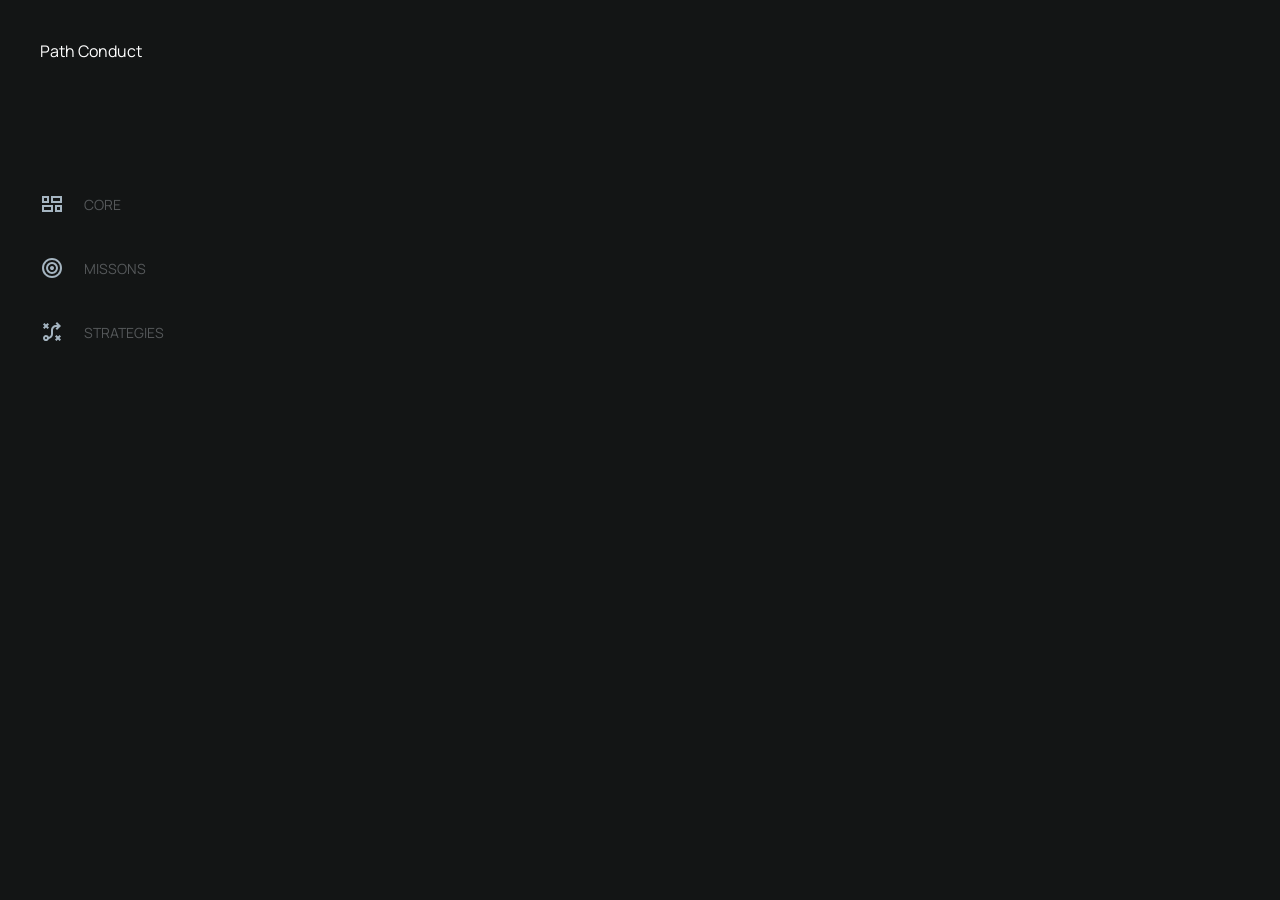
==== index.html @ 0baaef6f "add initial HTML structure, styles, and icons for the Path Conduct project" ====
<!doctype html>
<html lang="en">
  <head>
    <meta charset="UTF-8" />
    <meta name="viewport" content="width=device-width, initial-scale=1.0" />
    <title>Path Conduct</title>
    <link rel="preconnect" href="https://fonts.googleapis.com" />
    <link rel="preconnect" href="https://fonts.gstatic.com" crossorigin />
    <link
      href="https://fonts.googleapis.com/css2?family=Manrope:wght@200..800&display=swap"
      rel="stylesheet"
    />
    <link rel="stylesheet" href="./styles.css" />
  </head>
  <body>
    <header>
      <nav class="navbar">
        <a href="#" class="nav_logo">Path Conduct</a>
        <ul class="nav-list">
          <li class="nav-list-item">
            <img src="./assets/icons/core-icon.svg" alt="Core Icon" />
            <a href="#">CORE</a>
          </li>
          <li class="nav-list-item">
            <img src="./assets/icons/mission-icon.svg" alt="Mission Icon" />
            <a href="./missions.html">MISSONS</a>
          </li>
          <li class="nav-list-item">
            <img src="./assets/icons/strategy-icon.svg" alt="Strategy Icon" />
            <a href="./strategies.html">STRATEGIES</a>
          </li>
        </ul>
      </nav>
    </header>
    <main></main>
    <footer></footer>
    <script src="./script.js"></script>
  </body>
</html>
---- styles.css ----
* {
  box-sizing: border-box;
}

:root {
  --color-primary: #8FB3B0;
  --color-secondary: #374A4D;
  --color-tertiary: #A5B5C1;
  --color-neutral: #131515;
  --color-base: #ffffff8c;
  --color-bright: #626543;

  --text-xs: 0.75rem;
  --text-sm: 0.875rem;
  --text-md: 1rem;
  --text-lg: 1.125rem;
  --text-xl: 1.25rem;
  --text-2xl: 1.5rem;
  --text-3xl: 2rem;

  --max-content: 1184px;
}

body {
  font-family: "Manrope", sans-serif;
  margin: 0;
  background-color: var(--color-neutral);
}

a {
  color: inherit;
  text-decoration: none;
  display: inline-block;
}

a:hover {
  color: inherit;
  text-decoration: none;
}

a:visited {
  color: inherit;
}

ul {
  list-style: none;
  margin: 0;
  padding: 0;
}

picture,
img {
  max-width: 100%;
}

main {
  max-width: var(--max-content);
}

button {
  cursor: pointer;
}

.navbar {
  max-width: 300px;
  padding: 40px;
  display: flex;
  flex-direction: column;
  justify-content: baseline;
  gap: 50px;

}

.nav_logo {
  color: #ffffff;
}

.nav-list {
  display: flex;
  flex-direction: column;
  gap: 40px;
  margin-top: 80px;

}

.nav-list-item {
  display: flex;
  align-items: center;
  gap: 20px;
  color: #55585a;
  font-size: 14px;
}

.nav-list-item.active a {
  color: #ffffff;
  opacity: 1;
}


























.hidden {
  display: none;
}



@media all and (min-width: 640px) and (max-width: 1023.98px) {}

@media all and (min-width: 1024px) {}
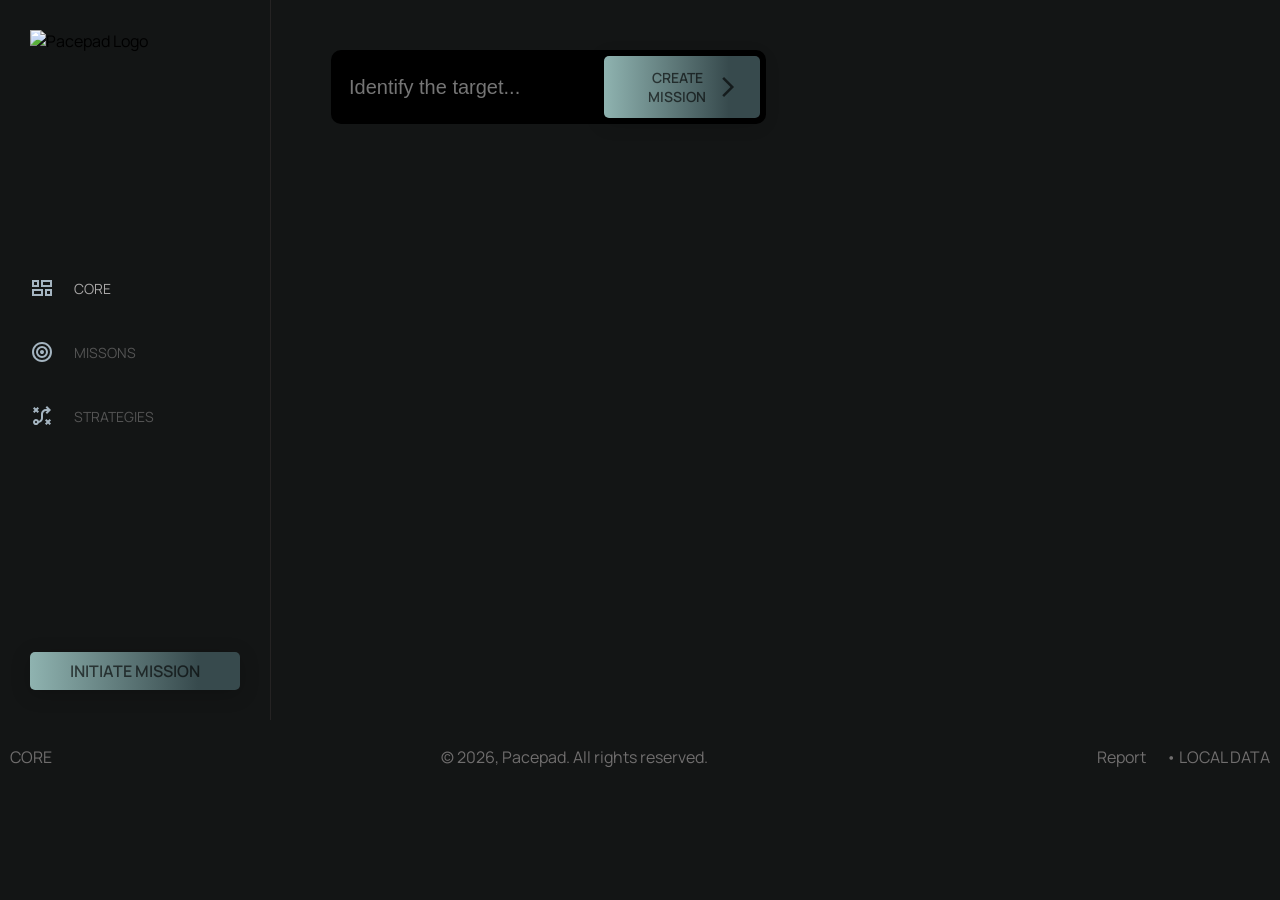
==== commit 3fa98ae5: "feat: add missions and strategies pages with navigation updates and new icons" ====
--- a/index.html
+++ b/index.html
@@ -3,7 +3,7 @@
   <head>
     <meta charset="UTF-8" />
     <meta name="viewport" content="width=device-width, initial-scale=1.0" />
-    <title>Path Conduct</title>
+    <title>PacePad | Core</title>
     <link rel="preconnect" href="https://fonts.googleapis.com" />
     <link rel="preconnect" href="https://fonts.gstatic.com" crossorigin />
     <link
@@ -13,27 +13,64 @@
     <link rel="stylesheet" href="./styles.css" />
   </head>
   <body>
-    <header>
-      <nav class="navbar">
-        <a href="#" class="nav_logo">Path Conduct</a>
-        <ul class="nav-list">
-          <li class="nav-list-item">
-            <img src="./assets/icons/core-icon.svg" alt="Core Icon" />
-            <a href="#">CORE</a>
-          </li>
-          <li class="nav-list-item">
-            <img src="./assets/icons/mission-icon.svg" alt="Mission Icon" />
-            <a href="./missions.html">MISSONS</a>
-          </li>
-          <li class="nav-list-item">
-            <img src="./assets/icons/strategy-icon.svg" alt="Strategy Icon" />
-            <a href="./strategies.html">STRATEGIES</a>
-          </li>
-        </ul>
-      </nav>
-    </header>
-    <main></main>
-    <footer></footer>
+    <div class="body-flex">
+      <header>
+        <nav class="nav">
+          <a href="#" class="nav__logo"
+            ><img src="./assets/pacepad-logo.svg" alt="Pacepad Logo" />
+          </a>
+          <ul class="nav__list">
+            <li class="nav__list-item">
+              <img src="./assets/icons/core-icon.svg" alt="Core Icon" />
+              <a href="#" class="list-item--active">CORE</a>
+            </li>
+            <li class="nav__list-item">
+              <img src="./assets/icons/mission-icon.svg" alt="Mission Icon" />
+              <a href="./missions.html">MISSONS</a>
+            </li>
+            <li class="nav__list-item">
+              <img src="./assets/icons/strategy-icon.svg" alt="Strategy Icon" />
+              <a href="./strategies.html">STRATEGIES</a>
+            </li>
+          </ul>
+          <a href="addmission.html" class="btn btn--primary"
+            >INITIATE MISSION</a
+          >
+        </nav>
+      </header>
+
+      <main class="main__container">
+        <div class="workspace">
+          <div class="mission-creator">
+            <input
+              type="text"
+              id="createMissionInput"
+              placeholder="Identify the target..."
+              class="mission-creator__input"
+            />
+            <a href="startmission.html" class="btn btn--secondary"
+              ><span class="btn__content"
+                >CREATE <br />
+                MISSION
+                <img
+                  src="./assets/icons/arrow-forward.svg"
+                  alt="Arrow Right Icon"
+              /></span>
+            </a>
+          </div>
+          <div class="focus-missions"></div>
+        </div>
+        <div class="progress-card"></div>
+      </main>
+    </div>
+    <footer class="footer">
+      <a href="#">CORE</a>
+      <span>© 2026, Pacepad. All rights reserved.</span>
+      <span class="footer-right">
+        <a href="mailto:busra.kuscu@code2career.eu">Report</a>
+        <p>• LOCAL DATA</p>
+      </span>
+    </footer>
     <script src="./script.js"></script>
   </body>
 </html>
--- a/styles.css
+++ b/styles.css
@@ -7,7 +7,7 @@
   --color-secondary: #374A4D;
   --color-tertiary: #A5B5C1;
   --color-neutral: #131515;
-  --color-base: #ffffff8c;
+  --color-base: #eadfdf2d;
   --color-bright: #626543;
 
   --text-xs: 0.75rem;
@@ -18,12 +18,13 @@
   --text-2xl: 1.5rem;
   --text-3xl: 2rem;
 
-  --max-content: 1184px;
+  --max-content: 780px;
 }
 
 body {
   font-family: "Manrope", sans-serif;
   margin: 0;
+  padding: 0;
   background-color: var(--color-neutral);
 }
 
@@ -38,9 +39,9 @@
   text-decoration: none;
 }
 
-a:visited {
+/*a:visited {
   color: inherit;
-}
+}*/
 
 ul {
   list-style: none;
@@ -51,50 +52,221 @@
 picture,
 img {
   max-width: 100%;
-}
-
-main {
-  max-width: var(--max-content);
-}
-
-button {
-  cursor: pointer;
-}
-
-.navbar {
-  max-width: 300px;
-  padding: 40px;
+  margin: 0;
+}
+
+
+
+h1 {
+  font-size: 12px;
+  letter-spacing: 0.2rem;
+  margin: 0;
+}
+
+h2 {
+  font-size: 1.8rem;
+}
+
+.body-flex {
+  display: flex;
+  flex-direction: row;
+}
+
+.nav {
+  max-width: 280px;
+  width: 100%;
+  flex-shrink: 0;
+  border-right: 1px solid #252323;
+  height: 80vh;
+  display: flex;
+  flex-direction: column;
+  justify-content: space-between;
+  padding: 30px;
+}
+
+.nav__logo img {
+  width: 100px;
+  height: auto;
+}
+
+.nav__list {
+  display: flex;
+  flex-direction: column;
+  gap: 40px;
+}
+
+.nav__list-item {
+  display: flex;
+  align-items: center;
+  gap: 20px;
+  color: #545454;
+  font-size: 14px;
+}
+
+.nav__list-item a:hover {
+  color: #aba9a9a7;
+}
+
+.list-item--active {
+  color: #aaa8a8;
+}
+
+.main__container {
+  display: flex;
+  flex-direction: row;
+  justify-content: space-between;
+  align-items: baseline;
+  width: 100%;
+  flex: 1;
+  max-width: 1100px;
+  margin: 50px 60px;
+  color: #A5B5C1;
+}
+
+.workspace {
+  display: flex;
+  flex-direction: column;
+  align-items: center;
+  justify-content: center;
+}
+
+.mission-container {
+  color: #A5B5C1;
   display: flex;
   flex-direction: column;
   justify-content: baseline;
-  gap: 50px;
-
-}
-
-.nav_logo {
+}
+
+.mission-creator {
+  display: flex;
+  align-items: center;
+  justify-content: center;
+  padding: 6px 6px 6px 16px;
+  background-color: #000000;
+  border: none;
+  width: 100%;
+  border-radius: 10px;
+}
+
+.mission-creator:focus-within {
+  border-color: #769f9d29;
+  box-shadow: 0 0 0 1px #769f9d29;
+}
+
+.mission-creator__input {
+  flex: 1;
+  background-color: #000000;
+  border: none;
+  color: #ffffff77;
+  font-size: 20px;
+  outline: none;
+}
+
+.btn {
+  cursor: pointer;
+  border: none;
+  border-radius: 5px;
+  text-align: center;
+}
+
+.btn--primary {
+  padding: 8px 40px;
+  background: linear-gradient(90deg, var(--color-primary) 0%, var(--color-secondary)80%);
+  transition: all 0.4s cubic-bezier(0.4, 0, 0.2, 1);
+  box-shadow: 0 4px 20px rgba(0, 0, 0, 0.2);
+  color: #000000a0;
+  font-weight: 600;
+}
+
+.btn--primary:hover {
+  box-shadow: 0 6px 20px rgba(224, 236, 232, 0.264);
+  color: #000000a0;
+}
+
+.btn--secondary {
+  padding: 12px 24px;
+  background: linear-gradient(90deg, var(--color-primary) 0%, var(--color-secondary)80%);
+  transition: all 0.4s cubic-bezier(0.4, 0, 0.2, 1);
+  box-shadow: 0 4px 20px rgba(0, 0, 0, 0.2);
+  color: #000000a0;
+}
+
+.btn--secondary:hover {
+  box-shadow: 0 6px 20px rgba(224, 236, 232, 0.264);
+  color: #000000a0;
+}
+
+.btn--tertiary {
+  background: transparent;
+  color: #c3c6cacf;
+  padding: 8px 16px;
+  transition: all 0.3s ease;
+}
+
+.btn--tertiary:hover {
   color: #ffffff;
 }
 
-.nav-list {
-  display: flex;
-  flex-direction: column;
-  gap: 40px;
-  margin-top: 80px;
-
-}
-
-.nav-list-item {
+.btn--active {
+  background-color: #48576367;
+}
+
+.btn__group {
+  display: flex;
+  gap: 8px;
+  background-color: #252f374f;
+  padding: 5px 12px;
+  border-radius: 10px;
+}
+
+.btn__content {
   display: flex;
   align-items: center;
+  gap: 10px;
+  padding-left: 20px;
+  padding-right: 20px;
+  color: #000000a0;
+  font-weight: 600;
+  font-size: 14px;
+  width: min-content;
+}
+
+
+
+
+
+
+
+
+
+
+
+
+
+
+
+
+
+
+
+
+
+.footer {
+  display: flex;
   gap: 20px;
-  color: #55585a;
-  font-size: 14px;
-}
-
-.nav-list-item.active a {
-  color: #ffffff;
-  opacity: 1;
-}
+  align-items: baseline;
+  justify-content: space-between;
+  color: #706e6e;
+  margin: 10px;
+}
+
+.footer-right {
+  display: flex;
+  align-items: baseline;
+  gap: 20px;
+}
+
+
 
 
 
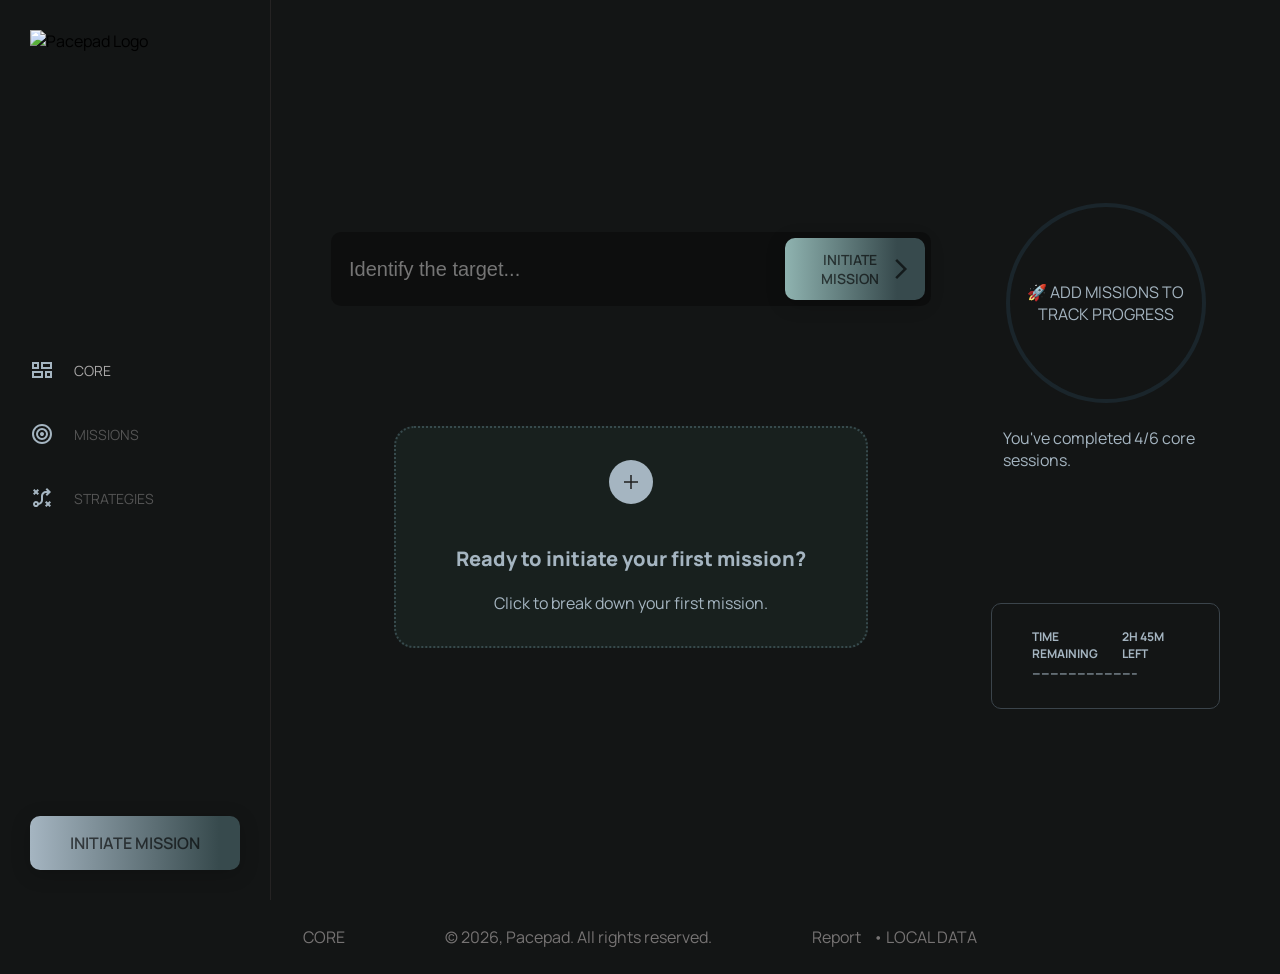
==== commit ba30bd04: "feat: add new icons and enhance UI with empty state messaging and improved styling" ====
--- a/index.html
+++ b/index.html
@@ -25,23 +25,26 @@
               <a href="#" class="list-item--active">CORE</a>
             </li>
             <li class="nav__list-item">
-              <img src="./assets/icons/mission-icon.svg" alt="Mission Icon" />
-              <a href="./missions.html">MISSONS</a>
+              <img src="./assets/icons/mission-icon.svg" alt="Missions Icon" />
+              <a href="./missions.html">MISSIONS</a>
             </li>
             <li class="nav__list-item">
-              <img src="./assets/icons/strategy-icon.svg" alt="Strategy Icon" />
+              <img
+                src="./assets/icons/strategy-icon.svg"
+                alt="Strategies Icon"
+              />
               <a href="./strategies.html">STRATEGIES</a>
             </li>
           </ul>
-          <a href="addmission.html" class="btn btn--primary"
+          <a href="startmission.html" class="btn btn--primary"
             >INITIATE MISSION</a
           >
         </nav>
       </header>
 
-      <main class="main__container">
-        <div class="workspace">
-          <div class="mission-creator">
+      <main class="flex-row main__container justify-space-between">
+        <div class="flex-column workspace">
+          <div class="flex-row mission-creator">
             <input
               type="text"
               id="createMissionInput"
@@ -49,8 +52,8 @@
               class="mission-creator__input"
             />
             <a href="startmission.html" class="btn btn--secondary"
-              ><span class="btn__content"
-                >CREATE <br />
+              ><span class="flex-row btn__content"
+                >INITIATE <br />
                 MISSION
                 <img
                   src="./assets/icons/arrow-forward.svg"
@@ -58,9 +61,46 @@
               /></span>
             </a>
           </div>
+          <a
+            href="startmission.html"
+            class="flex-column empty-state"
+            id="emptyState"
+          >
+            <span>
+              <img
+                class="empty-state__icon"
+                src="assets/icons/add_2_16dp_1F1F1F_FILL1_wght400_GRAD0_opsz20.svg"
+                alt="Add Icon"
+              />
+            </span>
+            <span class="box__title" id="emptyStateTitle"
+              >Ready to initiate your first mission?</span
+            >
+            <span class="box__text"
+              >Click to break down your first mission.</span
+            >
+          </a>
           <div class="focus-missions"></div>
         </div>
-        <div class="progress-card"></div>
+        <div class="flex-column dashboard">
+          <div class="flex-column progress-card">
+            <div class="flex-row progress-circular progress-circular--lg">
+              <div class="flex-row inner-circle">
+                <span class="progress-value progress-value--lg"
+                  >🚀 ADD MISSIONS TO TRACK PROGRESS</span
+                >
+              </div>
+            </div>
+            <span>You've completed 4/6 core sessions.</span>
+          </div>
+          <div class="flex-column time-remaining">
+            <div class="flex-row justify-space-between time-remaining__header">
+              <span>TIME REMAINING</span>
+              <span>2H 45M LEFT</span>
+            </div>
+            <span>-----------------------</span>
+          </div>
+        </div>
       </main>
     </div>
     <footer class="footer">
--- a/styles.css
+++ b/styles.css
@@ -19,6 +19,11 @@
   --text-3xl: 2rem;
 
   --max-content: 780px;
+
+
+
+
+
 }
 
 body {
@@ -55,16 +60,28 @@
   margin: 0;
 }
 
-
-
 h1 {
-  font-size: 12px;
-  letter-spacing: 0.2rem;
   margin: 0;
+  color: #ffffff;
 }
 
 h2 {
-  font-size: 1.8rem;
+  font-size: 1.5rem;
+  letter-spacing: 0.1rem;
+  line-height: 150%;
+  margin: 0;
+}
+
+h3 {
+  margin: 0;
+  font-size: 1rem;
+}
+
+fieldset {
+  flex: 1;
+  border: none;
+  padding: 0;
+  margin: 0;
 }
 
 .body-flex {
@@ -73,15 +90,15 @@
 }
 
 .nav {
-  max-width: 280px;
-  width: 100%;
-  flex-shrink: 0;
-  border-right: 1px solid #252323;
-  height: 80vh;
   display: flex;
   flex-direction: column;
   justify-content: space-between;
+  flex-shrink: 0;
   padding: 30px;
+  max-width: 280px;
+  width: 100%;
+  height: 100vh;
+  border-right: 1px solid #252323;
 }
 
 .nav__logo img {
@@ -99,8 +116,8 @@
   display: flex;
   align-items: center;
   gap: 20px;
+  font-size: 14px;
   color: #545454;
-  font-size: 14px;
 }
 
 .nav__list-item a:hover {
@@ -111,30 +128,65 @@
   color: #aaa8a8;
 }
 
-.main__container {
+.flex-row {
   display: flex;
   flex-direction: row;
-  justify-content: space-between;
-  align-items: baseline;
-  width: 100%;
+}
+
+.flex-column {
+  display: flex;
+  flex-direction: column;
+}
+
+.main__container {
+  align-items: center;
+  gap: 60px;
   flex: 1;
+  width: 100%;
   max-width: 1100px;
   margin: 50px 60px;
   color: #A5B5C1;
 }
 
+
+
+
 .workspace {
-  display: flex;
-  flex-direction: column;
+  gap: 20px;
   align-items: center;
   justify-content: center;
-}
-
-.mission-container {
-  color: #A5B5C1;
-  display: flex;
-  flex-direction: column;
-  justify-content: baseline;
+  max-width: 600px;
+  margin: 0 auto;
+  width: 100%;
+}
+
+.dashboard {
+  max-width: 400px;
+  gap: 120px;
+  align-items: center;
+
+}
+
+
+.progress-card {
+  gap: 24px;
+  align-items: center;
+
+  padding: 12px;
+
+}
+
+.time-remaining {
+  flex: 1;
+  border: 1px solid #3b444b;
+  border-radius: 10px;
+  padding: 24px 40px;
+}
+
+.time-remaining__header {
+  gap: 12px;
+  font-size: 12px;
+  font-weight: 700;
 }
 
 .mission-creator {
@@ -142,10 +194,11 @@
   align-items: center;
   justify-content: center;
   padding: 6px 6px 6px 16px;
-  background-color: #000000;
+  width: 100%;
+  flex: 1;
   border: none;
-  width: 100%;
-  border-radius: 10px;
+  border-radius: 10px;
+  background-color: #0b0b0ba8;
 }
 
 .mission-creator:focus-within {
@@ -154,41 +207,849 @@
 }
 
 .mission-creator__input {
+  width: 100%;
+  border: none;
+  outline: none;
+  background: none;
+  font-size: 20px;
+  color: #ffffffac;
+}
+
+.mission__container {
+  color: #A5B5C1;
+  gap: 24px;
   flex: 1;
-  background-color: #000000;
+  margin-left: 40px;
+  margin-right: 40px;
+  width: 100%;
+
+}
+
+.justify-space-between {
+  justify-content: space-between;
+}
+
+.align-baseline {
+  align-items: baseline;
+}
+
+
+.mission__title {
+  font-size: 16px;
+  letter-spacing: 0.2rem;
+}
+
+.form__container {
+  width: 100%;
+  max-width: 900px;
+  gap: 10px;
+}
+
+.form__header {
+  align-items: center;
+  gap: 16px;
+}
+
+.form__legend {
+  margin-bottom: 20px;
+  font-size: 12px;
+  font-weight: 700;
+  letter-spacing: 2px;
+}
+
+.mt-60 {
+  margin-top: 60px;
+}
+
+.mb-20 {
+  margin-bottom: 20px;
+}
+
+
+
+
+.input-field {
   border: none;
-  color: #ffffff77;
+  outline: none;
   font-size: 20px;
+  color: #ffffffac;
+  background-color: #0b0b0b7b;
+  border-radius: 10px;
+  padding: 20px 32px;
+  width: 100%;
+  max-width: 700px;
+}
+
+.toggle__container {
+  align-items: center;
+  gap: 8px;
+  padding: 20px 14px;
+  width: fit-content;
+  background: #1a1c1e;
+  border-radius: 10px;
+}
+
+.toggle__label,
+.toggle__status {
+  font-size: 12px;
+  font-weight: 700;
+  color: #8b9a9a;
+}
+
+.toggle-btn {
+  display: inline-flex;
+  align-items: center;
+  width: 44px;
+  height: 24px;
+  background-color: #4d545b72;
+  border-radius: 9999px;
+  border: none;
+  cursor: pointer;
+  padding: 0;
+}
+
+.toggle-btn--active {
+  background-color: #5a8782c9;
+}
+
+.toggle-slider {
+  display: inline-block;
+  width: 16px;
+  height: 16px;
+  background-color: var(--color-tertiary);
+  border-radius: 50%;
+  transform: translateX(4px);
+  transition: transform 0.4s ease;
+}
+
+.toggle-btn--active .toggle-slider {
+  transform: translateX(24px);
+}
+
+.form__error {
+  color: #71c1b5ec;
+  font-size: 14px;
+  font-weight: 800;
+}
+
+.mission-title {
+  text-transform: uppercase;
+}
+
+
+
+
+
+
+.mission-types__container {
+  display: grid;
+  grid-template-columns: repeat(2, 1fr);
+  align-items: baseline;
+  justify-content: start;
+  gap: 16px;
+  margin-bottom: 32px;
+}
+
+.mission-types__option {
+  border-radius: 10px;
+  border: 1px solid #2f313266;
+  background-color: #1c1e2033;
+  padding: 12px 24px;
+  cursor: pointer;
+  box-shadow: 0 4px 10px rgba(0, 0, 0, 0.4);
+}
+
+.mission-types--active {
+  background-color: #162525;
+  border: 1px solid #1b453f;
+  box-shadow: 0 4px 15px rgba(41, 67, 63, 0.35);
+}
+
+.option__content {
+  align-items: baseline;
+  gap: 8px;
+  font-weight: 700;
+}
+
+.option__title {
+  font-size: 14px;
+  color: #f3f4f6df
+}
+
+.option__subtitle {
+  font-size: 12px;
+  color: #656E70;
+}
+
+.sr-only {
+  position: absolute;
+  width: 1px;
+  height: 1px;
+  padding: 0;
+  margin: -1px;
+  overflow: hidden;
+  clip: rect(0, 0, 0, 0);
+  border: 0;
+}
+
+.mission-types__option:has(input:focus-visible) {
+  border-color: #ffffff;
+}
+
+.form__context {
+
+  color: var(--color-tertiary);
+  line-height: 150%;
+  text-align: center;
+  letter-spacing: 2px;
+  text-shadow: 0 0 20px rgba(255, 255, 255, 0.362);
+}
+
+.breakdown__header {
+  justify-content: space-between;
+  align-items: baseline;
+
+}
+
+.breakdown__list {
+  gap: 20px;
+}
+
+.breakdown__list-item {
+  background-color: #1a1c1e;
+  border: 1px solid #131515;
+  border-radius: 10px;
+  padding: 12px 40px;
+  align-items: center;
+  justify-content: center;
+  gap: 16px;
+  box-shadow: 0 4px 10px rgba(0, 0, 0, 0.603);
+  min-height: 84px;
+
+}
+
+.list-item__number {
+  font-size: 20px;
+  font-weight: 700;
+  color: #3e4b4dd6;
+  margin-right: 32px;
+}
+
+.list-item__input {
+  flex: 1;
+  background: none;
+  border: none;
   outline: none;
-}
+  font-size: 18px;
+  color: #ffffffac;
+  width: 100%;
+}
+
+.list-item__input::placeholder {
+  color: #7479798b;
+}
+
+.list-item__actions {
+  gap: 8px;
+}
+
+.set-time__button {
+  align-items: center;
+  justify-content: center;
+  gap: 8px;
+  font-size: 14px;
+  border-radius: 40px;
+  box-shadow: 0 0 3px 0 #c5dcdb33;
+  padding: 10px;
+  min-width: 130px;
+  background-color: #769f9d53;
+  color: #bdc0c2db;
+}
+
+.set-time__button:hover {
+  background-color: #769f9d80;
+}
+
+.delete__button {
+  max-width: 90px;
+  background: none;
+  color: #a5b5c1c4;
+  padding: 10px;
+  box-shadow: 0 0 3px 0 #c5dcdb33;
+}
+
+.delete__button:hover {
+  background-color: #5e606027;
+}
+
+.add-step__button {
+  gap: 8px;
+  align-items: center;
+  background: none;
+  color: #a5b5c1c4;
+  width: 100%;
+}
+
+.add-step__button:hover {
+  background-color: #1a1c1e;
+}
+
+.submit__button {
+  gap: 12px;
+  align-items: center;
+  max-width: max-content;
+  margin: 0 auto;
+  padding: 20px 40px;
+  color: #232626;
+  font-weight: 600;
+  background: linear-gradient(90deg, var(--color-tertiary) 0, var(--color-secondary) 90%);
+}
+
+.calibration__container {
+  position: relative;
+  align-items: center;
+  justify-content: center;
+  gap: 60px;
+  background: radial-gradient(circle at center, #1a2a28 0%, #0d1413 100%);
+  padding: 40px;
+  border-radius: 16px;
+  user-select: none;
+  flex: 1;
+  width: 100%;
+}
+
+.column__time {
+  align-items: center;
+  min-width: 80px;
+}
+
+.column__label {
+  color: #6b8783;
+  font-size: 12px;
+  letter-spacing: 2px;
+  margin-bottom: 15px;
+}
+
+.calibration__button {
+  background: none;
+  border: none;
+  color: #3a4b49;
+  font-size: 20px;
+  cursor: pointer;
+  transition: color 0.3s ease;
+}
+
+.calibration__button:hover {
+  color: #769f9d;
+}
+
+.current__value {
+  font-size: 24px;
+  color: #2a3b39;
+  transition: all 0.3s cubic-bezier(0.4, 0, 0.2, 1);
+}
+
+.current__value.active {
+  font-size: 56px;
+  font-weight: bold;
+  color: #c9f5f0;
+  text-shadow: 0 0 20px rgba(0, 229, 255, 0.4);
+}
+
+.time-separator {
+  font-size: 40px;
+  color: #2a3b39;
+  margin-top: 10px;
+}
+
+.time-picker__button {
+  background-color: #2a3b39;
+  color: #c9f5f0;
+  padding: 12px 48px;
+  border: 1px solid #b6babc32;
+  border-radius: 30px;
+  box-shadow:
+    0 0 10px 0 rgba(118, 159, 157, 0.5),
+    inset 0 0 10px 0 rgba(118, 159, 157, 0.3);
+  cursor: pointer;
+}
+
+.time-picker__button:hover {
+  background-color: #2a3b39cd;
+}
+
+
+.error-message {
+  position: absolute;
+  top: 20%;
+  left: 50%;
+  transform: translateX(-50%);
+  z-index: 1000;
+  background-color: #b6babc32;
+  color: white;
+  padding: 20px 60px;
+  border-radius: 8px;
+  box-shadow: 0 0 0 9999px rgba(0, 0, 0, 0.6);
+}
+
+
+.close__button {
+  position: absolute;
+  top: 12px;
+  right: 24px;
+  background: transparent;
+  border: none;
+  font-size: 24px;
+  line-height: 1;
+  color: #f0f1f2;
+  cursor: pointer;
+  padding: 8px;
+  transition: color 0.2s ease;
+  opacity: 0.7;
+}
+
+.close__button:hover {
+  opacity: 1;
+}
+
+.mission-card {
+  gap: 60px;
+  justify-content: baseline;
+  align-items: center;
+  margin-top: 40px;
+  border-left: 4px solid #134b4bb2;
+  background-color: #333e3a2e;
+  border: 1px solid #595f5f72;
+  border-radius: 10px;
+  padding: 40px;
+  width: 100%;
+
+}
+
+.mission-card:active {
+  border: 1px solid #b7baba46;
+
+}
+
+
+
+.mission-card__header {
+  cursor: pointer;
+  justify-content: space-between;
+  align-items: flex-start;
+  width: 100%;
+}
+
+.focus-badge {
+  background-color: rgba(162, 136, 227, 0.811);
+  color: white;
+  font-size: 12px;
+  padding: 4px 12px;
+  border-radius: 10px;
+  font-weight: 700;
+  margin-left: auto;
+  margin-right: 20px;
+}
+
+
+
+.progress-circular {
+  border-radius: 50%;
+  background: conic-gradient(var(--color-tertiary) var(--percent, 0%), #1a252b 0deg);
+  align-items: center;
+  justify-content: center;
+
+}
+
+
+
+.progress-circular--lg {
+  width: 200px;
+  height: 200px;
+}
+
+.progress-circular--sm {
+  width: 60px;
+  height: 60px;
+}
+
+.inner-circle {
+  width: calc(100% - 8px);
+  height: calc(100% - 8px);
+  background-color: var(--color-neutral);
+  border-radius: 50%;
+  align-items: center;
+  justify-content: center;
+}
+
+.progress-value {
+  text-align: center;
+}
+
+.progress-value--lg {
+  font-size: 16px;
+
+}
+
+.progress-value--sm {
+  font-size: 12px;
+
+}
+
+
+.title-wrapper {
+  margin-left: 32px;
+  gap: 16px;
+}
+
+.mission-card__type {
+  color: #fbfbfb;
+  font-weight: 700;
+  font-size: 12px;
+  max-width: fit-content;
+  background-color: #3a8ac348;
+  text-align: center;
+  padding: 2px 8px;
+  border-radius: 3px;
+  border: 0.5px solid #3362835f;
+}
+
+.mission-card__status {
+  align-items: flex-start;
+  gap: 60px;
+}
+
+.card__status {
+  gap: 16px;
+  align-items: flex-end;
+}
+
+.status__title {
+  font-size: 14px;
+  font-weight: 700;
+  color: #a5b5c18f;
+}
+
+.status__label {
+  font-size: 12px;
+  color: #a5b5c18f;
+}
+
+.status__time {
+  font-weight: 700;
+
+}
+
+
+
+.chevron-icon {
+  display: inline-block;
+  transition: transform 0.3s ease;
+}
+
+.rotate {
+  transform: rotate(180deg);
+}
+
+.mission-card__body {
+  gap: 40px;
+  width: 100%;
+}
+
+.mission-card__list {
+  gap: 16px;
+  list-style: none;
+  justify-content: baseline;
+  align-items: baseline;
+  font-size: 14px;
+
+}
+
+.status-message {
+  position: fixed;
+  bottom: 60px;
+  right: 20px;
+  background-color: #144940;
+  padding: 15px 25px;
+  border-radius: 10px;
+  box-shadow: 0 4px 12px rgba(0, 0, 0, 0.3);
+  transform: translateY(20px);
+  transition: all 0.5s ease;
+  z-index: 1000;
+}
+
+
+
+
+
+
+.card__list-item {
+  justify-content: space-between;
+  max-width: 1000px;
+  width: 100%;
+
+  padding: 16px;
+
+}
+
+.list-item__time {
+  color: #f0f1f2;
+  background: #292d2e5f;
+  text-align: center;
+  padding: 12px 24px;
+  min-width: 120px;
+  border-radius: 10px;
+  text-transform: uppercase;
+  margin-right: 20px;
+}
+
+
+.task-label {
+  gap: 16px;
+  align-items: center;
+
+  cursor: pointer;
+}
+
+
+.task-check {
+  appearance: none;
+  -webkit-appearance: none;
+
+  width: 20px;
+  height: 20px;
+  border-radius: 50%;
+  /* Kareyi yuvarlak yapar */
+  border: 2px solid #3b444b;
+  /* İşaretsiz kenarlık rengi */
+  background-color: transparent;
+  margin: 0;
+
+  cursor: pointer;
+  display: flex;
+  align-items: center;
+  justify-content: center;
+  transition: all 0.2s ease;
+  flex-shrink: 0;
+
+}
+
+
+
+/* Checkbox işaretlendiğinde kutu rengi */
+.task-check:checked {
+  background-color: #79949f;
+  border-color: #79949f;
+}
+
+/* İşaretlendiğinde beliren TİK */
+.task-check:checked::after {
+  content: '';
+  width: 4px;
+  height: 9px;
+  border: solid #0d1114;
+  /* TİK rengi (koyu arka planınıza uygun) */
+  border-width: 0 2px 2px 0;
+  transform: rotate(45deg);
+  margin-bottom: 2px;
+}
+
+
+
+
+.card__ctas {
+  align-items: flex-end;
+  justify-content: flex-end;
+  gap: 12px;
+
+}
+
+
+
+.action__button {
+  background: none;
+  color: #c3d0d56a;
+  padding: 12px;
+  max-width: fit-content;
+}
+
+.action__button:hover {
+  color: #9cb4bdef;
+}
+
+.mission-card.is-open .chevron-icon {
+  transform: rotate(180deg);
+}
+
+
+
+
+
+
+
+
+
+
+
+
+
+
+
+
+
+
+
+
+
+
+
+
+
+
+
+
+
+
+
+
+
+
+.main__title {
+  font-size: 28px;
+  font-weight: 500;
+}
+
+.strategy__container {
+  max-width: 1100px;
+  margin: 40px;
+  gap: 30px;
+}
+
+.strategy-card {
+  align-items: center;
+  justify-content: space-between;
+  gap: 24px;
+  flex: 1;
+  padding: 30px;
+  cursor: pointer;
+  position: relative;
+  transform: scale(0.9);
+  opacity: 0.7;
+  border: 1px solid #4857631d;
+  border-radius: 10px;
+  color: #798690;
+}
+
+.card--active {
+  font-weight: 600;
+  transform: scale(1.05);
+  opacity: 1;
+  z-index: 10;
+  box-shadow: 0 0 30px rgba(130, 127, 127, 0.308);
+  border-color: var(--color-tertiary);
+  color: #e4e9ed;
+}
+
+.card-icon {
+  padding: 10px;
+  border: 1px solid #717c8457;
+  border-radius: 50px;
+}
+
+.card-icon--active {
+  background: radial-gradient(circle, rgba(118, 159, 157, 0.352) 0%, rgba(5, 5, 5, 0) 70%);
+  box-shadow:
+    0 0 20px 0 rgba(118, 159, 157, 0.5),
+    inset 0 0 10px 0 rgba(118, 159, 157, 0.3);
+  border-color: #A5B5C1;
+}
+
+.card__title {
+  text-align: center;
+}
+
+.card__text {
+  text-align: center;
+  font-size: 16px;
+  line-height: 150%;
+}
+
+.card-badge {
+  position: absolute;
+  top: 0;
+  left: 50%;
+  transform: translate(-50%, -100%);
+  transition: opacity 0.3s ease;
+  z-index: 10;
+  padding: 4px 16px;
+  font-size: 12px;
+  font-weight: 700;
+  text-align: center;
+  width: max-content;
+  border-radius: 20px;
+  background-color: #98ccc9;
+  color: #050505a4;
+}
+
+.card-status {
+  align-items: center;
+  gap: 8px;
+  transition: color 0.3s ease;
+}
+
+.status-dot {
+  width: 12px;
+  height: 12px;
+  background-color: transparent;
+  transition: all 0.3s ease;
+  border: 2px solid #4a555e;
+  border-radius: 50%;
+}
+
+.status-dot--active {
+  box-shadow: 0 0 10px 2px rgba(118, 159, 157, 0.6);
+  border-color: #769f9d;
+  background-color: #bed0cf;
+}
+
+.status-text {
+  font-size: 12px;
+  font-weight: 700;
+}
+
+
+
+
 
 .btn {
   cursor: pointer;
   border: none;
-  border-radius: 5px;
+  border-radius: 10px;
   text-align: center;
+
 }
 
 .btn--primary {
-  padding: 8px 40px;
+  padding: 16px 40px;
+  font-weight: 600;
+  background: linear-gradient(90deg, var(--color-tertiary) 0, var(--color-secondary) 90%);
+  transition: all 0.4s cubic-bezier(0.4, 0, 0.2, 1);
+  box-shadow: 0 4px 20px rgba(0, 0, 0, 0.2);
+  color: #000000a0;
+}
+
+.btn--primary:hover,
+.submit__button:hover {
+  box-shadow: 0 6px 20px rgba(224, 236, 232, 0.264);
+  color: #000000a0;
+}
+
+.btn--secondary {
+  padding: 12px 16px;
   background: linear-gradient(90deg, var(--color-primary) 0%, var(--color-secondary)80%);
   transition: all 0.4s cubic-bezier(0.4, 0, 0.2, 1);
   box-shadow: 0 4px 20px rgba(0, 0, 0, 0.2);
   color: #000000a0;
-  font-weight: 600;
-}
-
-.btn--primary:hover {
-  box-shadow: 0 6px 20px rgba(224, 236, 232, 0.264);
-  color: #000000a0;
-}
-
-.btn--secondary {
-  padding: 12px 24px;
-  background: linear-gradient(90deg, var(--color-primary) 0%, var(--color-secondary)80%);
-  transition: all 0.4s cubic-bezier(0.4, 0, 0.2, 1);
-  box-shadow: 0 4px 20px rgba(0, 0, 0, 0.2);
-  color: #000000a0;
 }
 
 .btn--secondary:hover {
@@ -198,9 +1059,9 @@
 
 .btn--tertiary {
   background: transparent;
-  color: #c3c6cacf;
   padding: 8px 16px;
   transition: all 0.3s ease;
+  color: #c3c6cacf;
 }
 
 .btn--tertiary:hover {
@@ -212,25 +1073,52 @@
 }
 
 .btn__group {
-  display: flex;
   gap: 8px;
+  padding: 5px 12px;
+  border-radius: 10px;
   background-color: #252f374f;
-  padding: 5px 12px;
-  border-radius: 10px;
 }
 
 .btn__content {
-  display: flex;
   align-items: center;
   gap: 10px;
   padding-left: 20px;
   padding-right: 20px;
-  color: #000000a0;
+  width: min-content;
   font-weight: 600;
   font-size: 14px;
-  width: min-content;
-}
-
+  color: #000000a0;
+}
+
+
+
+
+
+.empty-state {
+  gap: 20px;
+  justify-content: center;
+  align-items: center;
+  margin: 0 auto;
+  padding: 32px 60px;
+  max-width: fit-content;
+  margin-top: 100px;
+  background-color: #1d2725a5;
+  border: 2px dotted #374A4D;
+  border-radius: 20px;
+
+}
+
+.empty-state__icon {
+  padding: 12px;
+  background-color: #A5B5C1;
+  border-radius: 24px;
+}
+
+.box__title {
+  margin-top: 16px;
+  font-size: 20px;
+  font-weight: 800;
+}
 
 
 
@@ -253,17 +1141,17 @@
 
 .footer {
   display: flex;
-  gap: 20px;
   align-items: baseline;
-  justify-content: space-between;
-  color: #706e6e;
+  justify-content: center;
+  gap: 100px;
   margin: 10px;
+  color: #c9c3c38b;
 }
 
 .footer-right {
   display: flex;
   align-items: baseline;
-  gap: 20px;
+  gap: 12px;
 }
 
 
